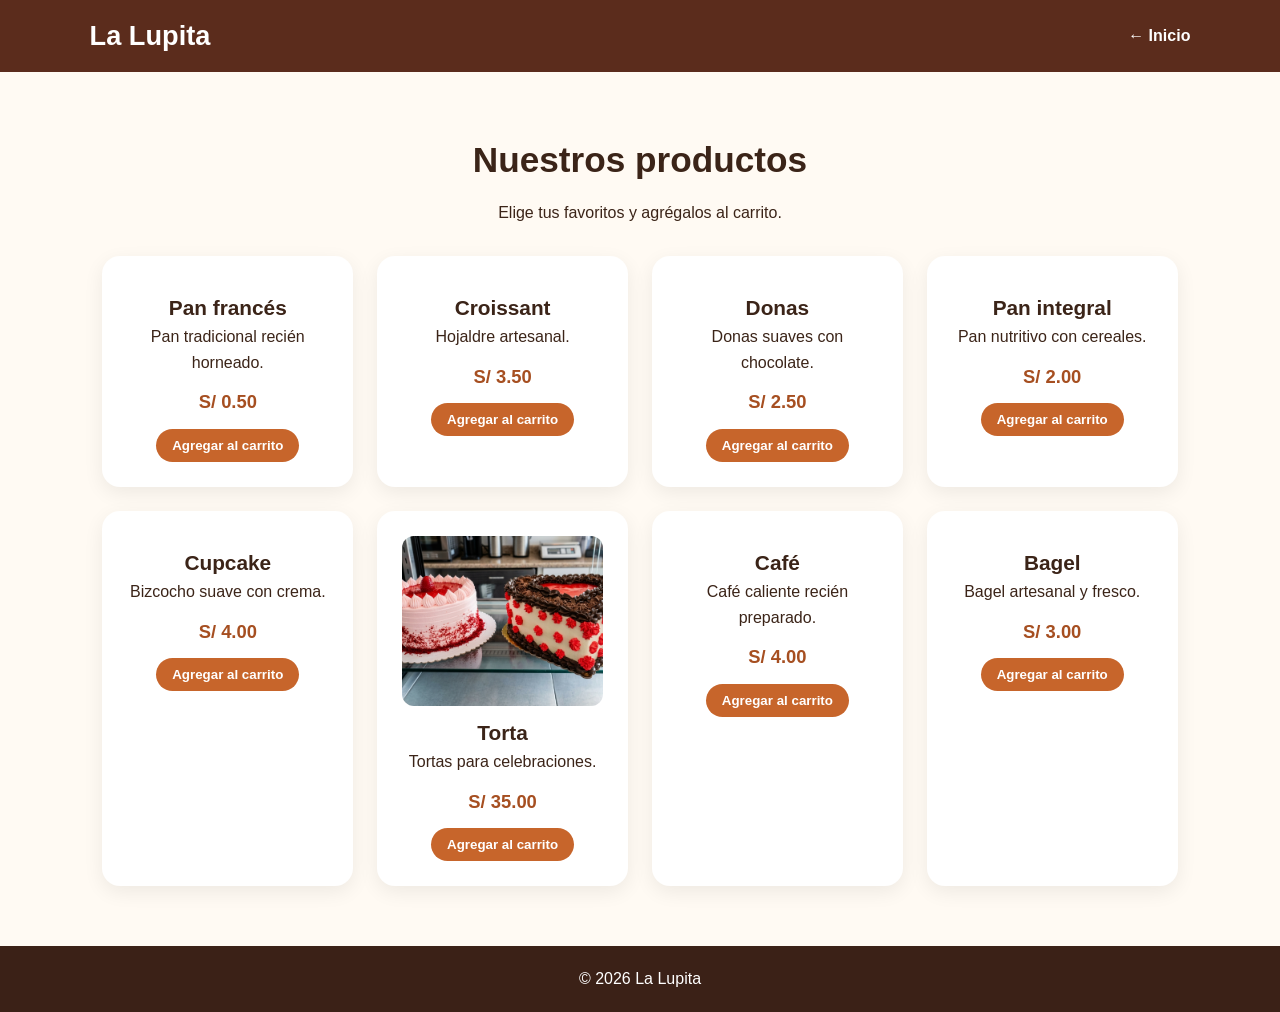
==== productos.html @ 97c79990 "Add files via upload" ====
<link rel="stylesheet" href="css/imagenes.css">
<!DOCTYPE html>
<html lang="es"><head><meta charset="UTF-8"><meta name="viewport" content="width=device-width,initial-scale=1.0">
<title>Productos | La Lupita</title><link rel="stylesheet" href="css/estilos.css"></head>
<body><header><nav class="navbar"><div class="logo"> <span>La Lupita</span></div><a class="back" href="index.html">← Inicio</a></nav></header>
<section class="section"><h1> Nuestros productos</h1><p>Elige tus favoritos y agrégalos al carrito.</p>
<div class="cards">
<article class="card"><div class="emoji"></div><h3>Pan francés</h3><p>Pan tradicional recién horneado.</p><strong>S/ 0.50</strong><button onclick="agregar('Pan francés',0.5)">Agregar al carrito</button></article>
<article class="card"><div class="emoji"></div><h3>Croissant</h3><p>Hojaldre artesanal.</p><strong>S/ 3.50</strong><button onclick="agregar('Croissant',3.5)">Agregar al carrito</button></article>
<article class="card"><div class="emoji"></div><h3>Donas</h3><p>Donas suaves con chocolate.</p><strong>S/ 2.50</strong><button onclick="agregar('Donas',2.5)">Agregar al carrito</button></article>
<article class="card"><div class="emoji"></div><h3>Pan integral</h3><p>Pan nutritivo con cereales.</p><strong>S/ 2.00</strong><button onclick="agregar('Pan integral',2.0)">Agregar al carrito</button></article>
<article class="card"><div class="emoji"></div><h3>Cupcake</h3><p>Bizcocho suave con crema.</p><strong>S/ 4.00</strong><button onclick="agregar('Cupcake',4.0)">Agregar al carrito</button></article>
<article class="card"><img class="product-image" src="img/Gemini_Generated_Image_ki3ayqki3ayqki3a.jpg" alt="Torta decorada"><h3>Torta</h3><p>Tortas para celebraciones.</p><strong>S/ 35.00</strong><button onclick="agregar('Torta',35.0)">Agregar al carrito</button></article>
<article class="card"><div class="emoji"></div><h3>Café</h3><p>Café caliente recién preparado.</p><strong>S/ 4.00</strong><button onclick="agregar('Café',4.0)">Agregar al carrito</button></article>
<article class="card"><div class="emoji"></div><h3>Bagel</h3><p>Bagel artesanal y fresco.</p><strong>S/ 3.00</strong><button onclick="agregar('Bagel',3.0)">Agregar al carrito</button></article></div></section><footer><p>© 2026 La Lupita</p></footer><script src="js/script.js"></script></body></html>
---- css/imagenes.css ----
.product-image {
  display: block;
  width: 100%;
  height: 170px;
  object-fit: cover;
  border-radius: 12px;
  margin-bottom: 10px;
}
---- css/estilos.css ----
*{box-sizing:border-box;margin:0;padding:0}body{font-family:Arial,sans-serif;background:#fffaf3;color:#3b2418;line-height:1.6}.navbar{min-height:72px;padding:0 7%;display:flex;align-items:center;justify-content:space-between;background:#5b2c1c;color:white}.logo{font-size:1.7rem;font-weight:bold}.navbar ul{display:flex;gap:25px;list-style:none}.navbar a{color:white;text-decoration:none;font-weight:bold}.back{color:white;text-decoration:none}.menu-btn{display:none;background:none;border:0;color:white;font-size:1.7rem}.hero{min-height:500px;display:flex;align-items:center;padding:60px 8%;background:linear-gradient(90deg,#f2c27b,#fff0d2)}.hero-content{max-width:650px}.tag{font-weight:bold;color:#8c4b24;letter-spacing:2px}.hero h1{font-size:3.3rem;line-height:1.1;margin:15px 0}.hero p{font-size:1.15rem;margin-bottom:25px}.btn,.card button{display:inline-block;border:0;border-radius:25px;padding:12px 24px;background:#c7652b;color:white;text-decoration:none;font-weight:bold;cursor:pointer}.section{padding:60px 8%;text-align:center}.section h1,.section h2,.about h2{font-size:2.2rem;margin-bottom:12px}.cards{display:grid;grid-template-columns:repeat(auto-fit,minmax(210px,1fr));gap:24px;margin-top:30px}.card{background:white;padding:25px;border-radius:18px;box-shadow:0 6px 20px #00000012;transition:.25s}.card:hover{transform:translateY(-5px)}.emoji{font-size:4rem;margin-bottom:10px}.card h3{font-size:1.3rem}.card strong{display:block;color:#a64f21;font-size:1.15rem;margin:12px}.card button{padding:9px 16px}.about{padding:70px 12%;display:grid;grid-template-columns:1fr 1fr;gap:50px;align-items:center;background:#f4dfc1}.about-box{background:#fff8eb;border-radius:25px;padding:50px;text-align:center;font-size:5rem}.about-box b{font-size:1.2rem}.contact{text-align:center;padding:55px 10%;background:#6e3824;color:white}.contact h2{font-size:2rem;margin-bottom:12px}footer{text-align:center;padding:20px;background:#3b2117;color:white}.cart{text-align:left;max-width:850px;margin:auto}.cart h1{text-align:center}.cart-item{display:flex;justify-content:space-between;align-items:center;background:white;margin:12px 0;padding:18px;border-radius:12px}.total{text-align:right;font-size:1.5rem;font-weight:bold;margin:25px 0}@media(max-width:700px){.navbar ul{display:none;position:absolute;top:72px;left:0;right:0;background:#5b2c1c;padding:20px;flex-direction:column}.navbar ul.open{display:flex}.menu-btn{display:block}.hero h1{font-size:2.3rem}.about{grid-template-columns:1fr}.hero{min-height:430px}}
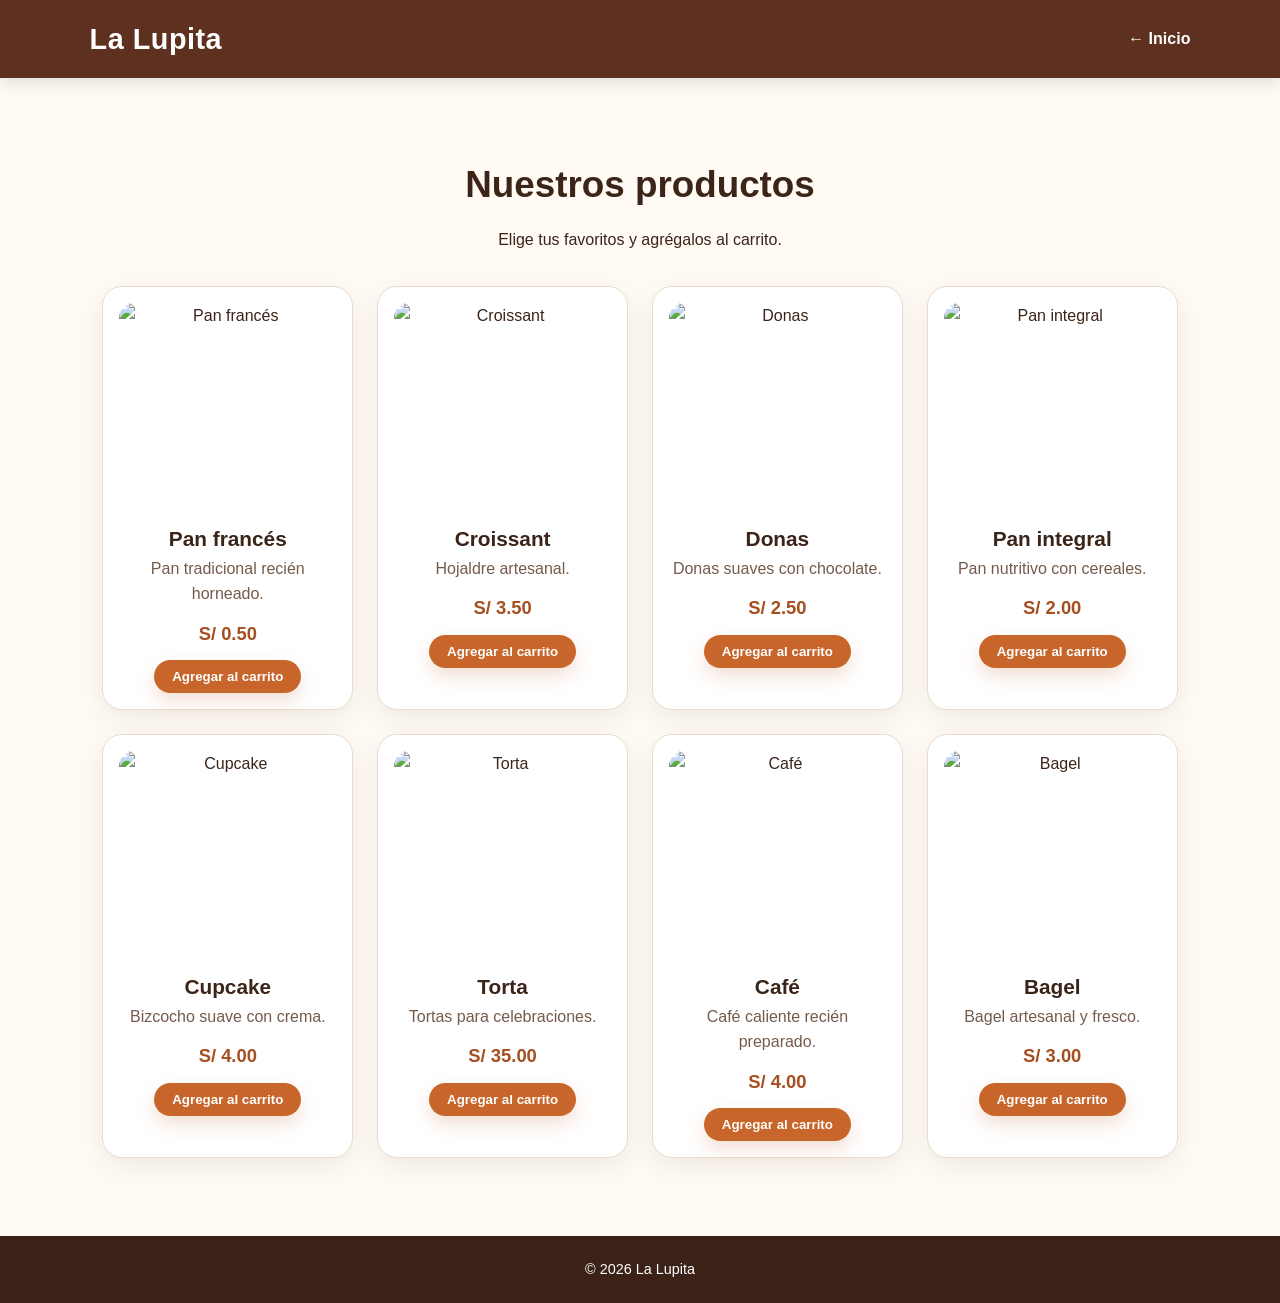
==== commit 250e3c3e: "xd ajsjaja" ====
--- a/productos.html
+++ b/productos.html
@@ -1,15 +1,14 @@
-<link rel="stylesheet" href="css/imagenes.css">
 <!DOCTYPE html>
 <html lang="es"><head><meta charset="UTF-8"><meta name="viewport" content="width=device-width,initial-scale=1.0">
 <title>Productos | La Lupita</title><link rel="stylesheet" href="css/estilos.css"></head>
 <body><header><nav class="navbar"><div class="logo"> <span>La Lupita</span></div><a class="back" href="index.html">← Inicio</a></nav></header>
 <section class="section"><h1> Nuestros productos</h1><p>Elige tus favoritos y agrégalos al carrito.</p>
 <div class="cards">
-<article class="card"><div class="emoji"></div><h3>Pan francés</h3><p>Pan tradicional recién horneado.</p><strong>S/ 0.50</strong><button onclick="agregar('Pan francés',0.5)">Agregar al carrito</button></article>
-<article class="card"><div class="emoji"></div><h3>Croissant</h3><p>Hojaldre artesanal.</p><strong>S/ 3.50</strong><button onclick="agregar('Croissant',3.5)">Agregar al carrito</button></article>
-<article class="card"><div class="emoji"></div><h3>Donas</h3><p>Donas suaves con chocolate.</p><strong>S/ 2.50</strong><button onclick="agregar('Donas',2.5)">Agregar al carrito</button></article>
-<article class="card"><div class="emoji"></div><h3>Pan integral</h3><p>Pan nutritivo con cereales.</p><strong>S/ 2.00</strong><button onclick="agregar('Pan integral',2.0)">Agregar al carrito</button></article>
-<article class="card"><div class="emoji"></div><h3>Cupcake</h3><p>Bizcocho suave con crema.</p><strong>S/ 4.00</strong><button onclick="agregar('Cupcake',4.0)">Agregar al carrito</button></article>
-<article class="card"><img class="product-image" src="img/Gemini_Generated_Image_ki3ayqki3ayqki3a.jpg" alt="Torta decorada"><h3>Torta</h3><p>Tortas para celebraciones.</p><strong>S/ 35.00</strong><button onclick="agregar('Torta',35.0)">Agregar al carrito</button></article>
-<article class="card"><div class="emoji"></div><h3>Café</h3><p>Café caliente recién preparado.</p><strong>S/ 4.00</strong><button onclick="agregar('Café',4.0)">Agregar al carrito</button></article>
-<article class="card"><div class="emoji"></div><h3>Bagel</h3><p>Bagel artesanal y fresco.</p><strong>S/ 3.00</strong><button onclick="agregar('Bagel',3.0)">Agregar al carrito</button></article></div></section><footer><p>© 2026 La Lupita</p></footer><script src="js/script.js"></script></body></html>+<article class="card"><img class="product-img" src="https://images.unsplash.com/photo-1509440159596-0249088772ff?auto=format&fit=crop&w=700&q=80" alt="Pan francés"><h3>Pan francés</h3><p>Pan tradicional recién horneado.</p><strong>S/ 0.50</strong><button onclick="agregar('Pan francés',0.5)">Agregar al carrito</button></article>
+<article class="card"><img class="product-img" src="https://images.unsplash.com/photo-1555507036-ab1f4038808a?auto=format&fit=crop&w=700&q=80" alt="Croissant"><h3>Croissant</h3><p>Hojaldre artesanal.</p><strong>S/ 3.50</strong><button onclick="agregar('Croissant',3.5)">Agregar al carrito</button></article>
+<article class="card"><img class="product-img" src="https://images.unsplash.com/photo-1551024601-bec78aea704b?auto=format&fit=crop&w=700&q=80" alt="Donas"><h3>Donas</h3><p>Donas suaves con chocolate.</p><strong>S/ 2.50</strong><button onclick="agregar('Donas',2.5)">Agregar al carrito</button></article>
+<article class="card"><img class="product-img" src="https://images.unsplash.com/photo-1549931319-a545dcf3bc73?auto=format&fit=crop&w=700&q=80" alt="Pan integral"><h3>Pan integral</h3><p>Pan nutritivo con cereales.</p><strong>S/ 2.00</strong><button onclick="agregar('Pan integral',2.0)">Agregar al carrito</button></article>
+<article class="card"><img class="product-img" src="https://images.unsplash.com/photo-1519869325930-281384150729?auto=format&fit=crop&w=700&q=80" alt="Cupcake"><h3>Cupcake</h3><p>Bizcocho suave con crema.</p><strong>S/ 4.00</strong><button onclick="agregar('Cupcake',4.0)">Agregar al carrito</button></article>
+<article class="card"><img class="product-img" src="https://images.unsplash.com/photo-1578985545062-69928b1d9587?auto=format&fit=crop&w=700&q=80" alt="Torta"><h3>Torta</h3><p>Tortas para celebraciones.</p><strong>S/ 35.00</strong><button onclick="agregar('Torta',35.0)">Agregar al carrito</button></article>
+<article class="card"><img class="product-img" src="https://images.unsplash.com/photo-1495474472287-4d71bcdd2085?auto=format&fit=crop&w=700&q=80" alt="Café"><h3>Café</h3><p>Café caliente recién preparado.</p><strong>S/ 4.00</strong><button onclick="agregar('Café',4.0)">Agregar al carrito</button></article>
+<article class="card"><img class="product-img" src="https://images.unsplash.com/photo-1586444248902-2f64eddc13df?auto=format&fit=crop&w=700&q=80" alt="Bagel"><h3>Bagel</h3><p>Bagel artesanal y fresco.</p><strong>S/ 3.00</strong><button onclick="agregar('Bagel',3.0)">Agregar al carrito</button></article></div></section><footer><p>© 2026 La Lupita</p></footer><script src="js/script.js"></script></body></html>
--- a/css/estilos.css
+++ b/css/estilos.css
@@ -1 +1,13 @@
-*{box-sizing:border-box;margin:0;padding:0}body{font-family:Arial,sans-serif;background:#fffaf3;color:#3b2418;line-height:1.6}.navbar{min-height:72px;padding:0 7%;display:flex;align-items:center;justify-content:space-between;background:#5b2c1c;color:white}.logo{font-size:1.7rem;font-weight:bold}.navbar ul{display:flex;gap:25px;list-style:none}.navbar a{color:white;text-decoration:none;font-weight:bold}.back{color:white;text-decoration:none}.menu-btn{display:none;background:none;border:0;color:white;font-size:1.7rem}.hero{min-height:500px;display:flex;align-items:center;padding:60px 8%;background:linear-gradient(90deg,#f2c27b,#fff0d2)}.hero-content{max-width:650px}.tag{font-weight:bold;color:#8c4b24;letter-spacing:2px}.hero h1{font-size:3.3rem;line-height:1.1;margin:15px 0}.hero p{font-size:1.15rem;margin-bottom:25px}.btn,.card button{display:inline-block;border:0;border-radius:25px;padding:12px 24px;background:#c7652b;color:white;text-decoration:none;font-weight:bold;cursor:pointer}.section{padding:60px 8%;text-align:center}.section h1,.section h2,.about h2{font-size:2.2rem;margin-bottom:12px}.cards{display:grid;grid-template-columns:repeat(auto-fit,minmax(210px,1fr));gap:24px;margin-top:30px}.card{background:white;padding:25px;border-radius:18px;box-shadow:0 6px 20px #00000012;transition:.25s}.card:hover{transform:translateY(-5px)}.emoji{font-size:4rem;margin-bottom:10px}.card h3{font-size:1.3rem}.card strong{display:block;color:#a64f21;font-size:1.15rem;margin:12px}.card button{padding:9px 16px}.about{padding:70px 12%;display:grid;grid-template-columns:1fr 1fr;gap:50px;align-items:center;background:#f4dfc1}.about-box{background:#fff8eb;border-radius:25px;padding:50px;text-align:center;font-size:5rem}.about-box b{font-size:1.2rem}.contact{text-align:center;padding:55px 10%;background:#6e3824;color:white}.contact h2{font-size:2rem;margin-bottom:12px}footer{text-align:center;padding:20px;background:#3b2117;color:white}.cart{text-align:left;max-width:850px;margin:auto}.cart h1{text-align:center}.cart-item{display:flex;justify-content:space-between;align-items:center;background:white;margin:12px 0;padding:18px;border-radius:12px}.total{text-align:right;font-size:1.5rem;font-weight:bold;margin:25px 0}@media(max-width:700px){.navbar ul{display:none;position:absolute;top:72px;left:0;right:0;background:#5b2c1c;padding:20px;flex-direction:column}.navbar ul.open{display:flex}.menu-btn{display:block}.hero h1{font-size:2.3rem}.about{grid-template-columns:1fr}.hero{min-height:430px}}+*{box-sizing:border-box;margin:0;padding:0}
+:root{--brown:#5b2c1c;--dark:#3b2117;--cream:#fffaf3;--gold:#d59a4a;--orange:#c7652b;--text:#3b2418}
+html{scroll-behavior:smooth}
+body{font-family:Arial,sans-serif;background:var(--cream);color:var(--text);line-height:1.6}
+.navbar{min-height:78px;padding:0 7%;display:flex;align-items:center;justify-content:space-between;background:rgba(91,44,28,.98);color:#fff;box-shadow:0 4px 18px #00000020;position:sticky;top:0;z-index:20}
+.logo{display:flex;flex-direction:column;font-size:1.8rem;font-weight:800;letter-spacing:.5px}.logo small{font-size:.65rem;font-weight:400;letter-spacing:2px;text-transform:uppercase;opacity:.8;margin-top:-5px}
+.navbar ul{display:flex;gap:28px;list-style:none;align-items:center}.navbar a{color:white;text-decoration:none;font-weight:bold;transition:.2s}.navbar a:hover{color:#ffd99b}.back{color:white;text-decoration:none}.menu-btn{display:none;background:none;border:0;color:white;font-size:1.7rem}
+.hero{min-height:560px;display:flex;align-items:center;padding:70px 8%;position:relative;overflow:hidden;background:linear-gradient(110deg,#f0bf76 0%,#fff0d2 65%,#fffaf3 100%)}.hero:after{content:"";position:absolute;width:420px;height:420px;border-radius:50%;right:-100px;top:-120px;background:#ffffff30}.hero-content{max-width:680px;position:relative;z-index:1}.tag,.section-tag{font-weight:800;color:#8c4b24;letter-spacing:2.5px;font-size:.82rem}.hero h1{font-size:clamp(2.5rem,5vw,4.3rem);line-height:1.05;margin:15px 0}.hero p{font-size:1.15rem;margin-bottom:25px;max-width:600px}.btn,.card button{display:inline-block;border:0;border-radius:25px;padding:12px 24px;background:var(--orange);color:white;text-decoration:none;font-weight:bold;cursor:pointer;box-shadow:0 8px 18px #c7652b35;transition:.2s}.btn:hover,.card button:hover{transform:translateY(-2px);background:#ad4f20}
+.section{padding:78px 8%;text-align:center}.section h1,.section h2,.about h2{font-size:2.3rem;margin-bottom:12px}.section-tag{margin-bottom:5px}.cards{display:grid;grid-template-columns:repeat(auto-fit,minmax(210px,1fr));gap:24px;margin-top:34px}.card{background:white;padding:16px;border-radius:20px;box-shadow:0 8px 28px #00000012;transition:.25s;border:1px solid #eadcc9}.card:hover{transform:translateY(-7px);box-shadow:0 15px 32px #00000018}.product-img{width:100%;height:205px;object-fit:cover;border-radius:15px;margin-bottom:14px;display:block}.card h3{font-size:1.3rem}.card p{color:#745b4c}.card strong{display:block;color:#a64f21;font-size:1.15rem;margin:12px}.card button{padding:9px 18px}.card .product-img:hover{transform:scale(1.02);transition:.25s}
+.about{padding:90px 10%;display:grid;grid-template-columns:minmax(0,1fr) minmax(0,1fr);gap:65px;align-items:center;background:linear-gradient(135deg,#f4dfc1,#f9ead4)}.about-intro p{margin-bottom:14px;color:#604839}.about-intro h2{font-size:2.45rem;line-height:1.15;margin:8px 0 18px}.about-features{display:flex;flex-wrap:wrap;gap:12px;margin-top:24px}.about-features span{background:#fffaf3;border:1px solid #ead7bd;padding:9px 14px;border-radius:999px;font-weight:700;color:#6b4029;box-shadow:0 5px 14px #0000000b}.about-box{background:white;border-radius:28px;padding:14px;text-align:center;box-shadow:0 18px 40px #6e382425;border:1px solid #ead7bd;position:relative;overflow:hidden;transform:rotate(1deg);transition:.3s}.about-box:hover{transform:rotate(0deg) translateY(-5px)}.about-image{width:100%;height:290px;object-fit:cover;border-radius:20px;display:block}.freshness-badge{position:absolute;left:50%;bottom:25px;transform:translateX(-50%);background:#5b2c1c;color:white;padding:10px 22px;border-radius:30px;font-weight:800;white-space:nowrap;box-shadow:0 6px 18px #00000030}
+.contact{text-align:center;padding:65px 10%;background:var(--brown);color:white}.contact h2{font-size:2rem;margin-bottom:12px}.contact p{opacity:.9}.contact p+p{margin-top:5px}footer{text-align:center;padding:22px;background:var(--dark);color:white;font-size:.9rem}
+.cart{text-align:left;max-width:850px;margin:auto}.cart h1{text-align:center}.cart-item{display:flex;justify-content:space-between;align-items:center;background:white;margin:12px 0;padding:18px;border-radius:12px}.total{text-align:right;font-size:1.5rem;font-weight:bold;margin:25px 0}
+@media(max-width:700px){.navbar ul{display:none;position:absolute;top:78px;left:0;right:0;background:#5b2c1c;padding:20px;flex-direction:column}.navbar ul.open{display:flex}.menu-btn{display:block}.hero{min-height:480px;padding:55px 7%}.hero h1{font-size:2.5rem}.about{grid-template-columns:1fr;padding:60px 7%}.about-image{height:230px}.freshness-badge{font-size:.9rem}.section{padding:60px 7%}}
